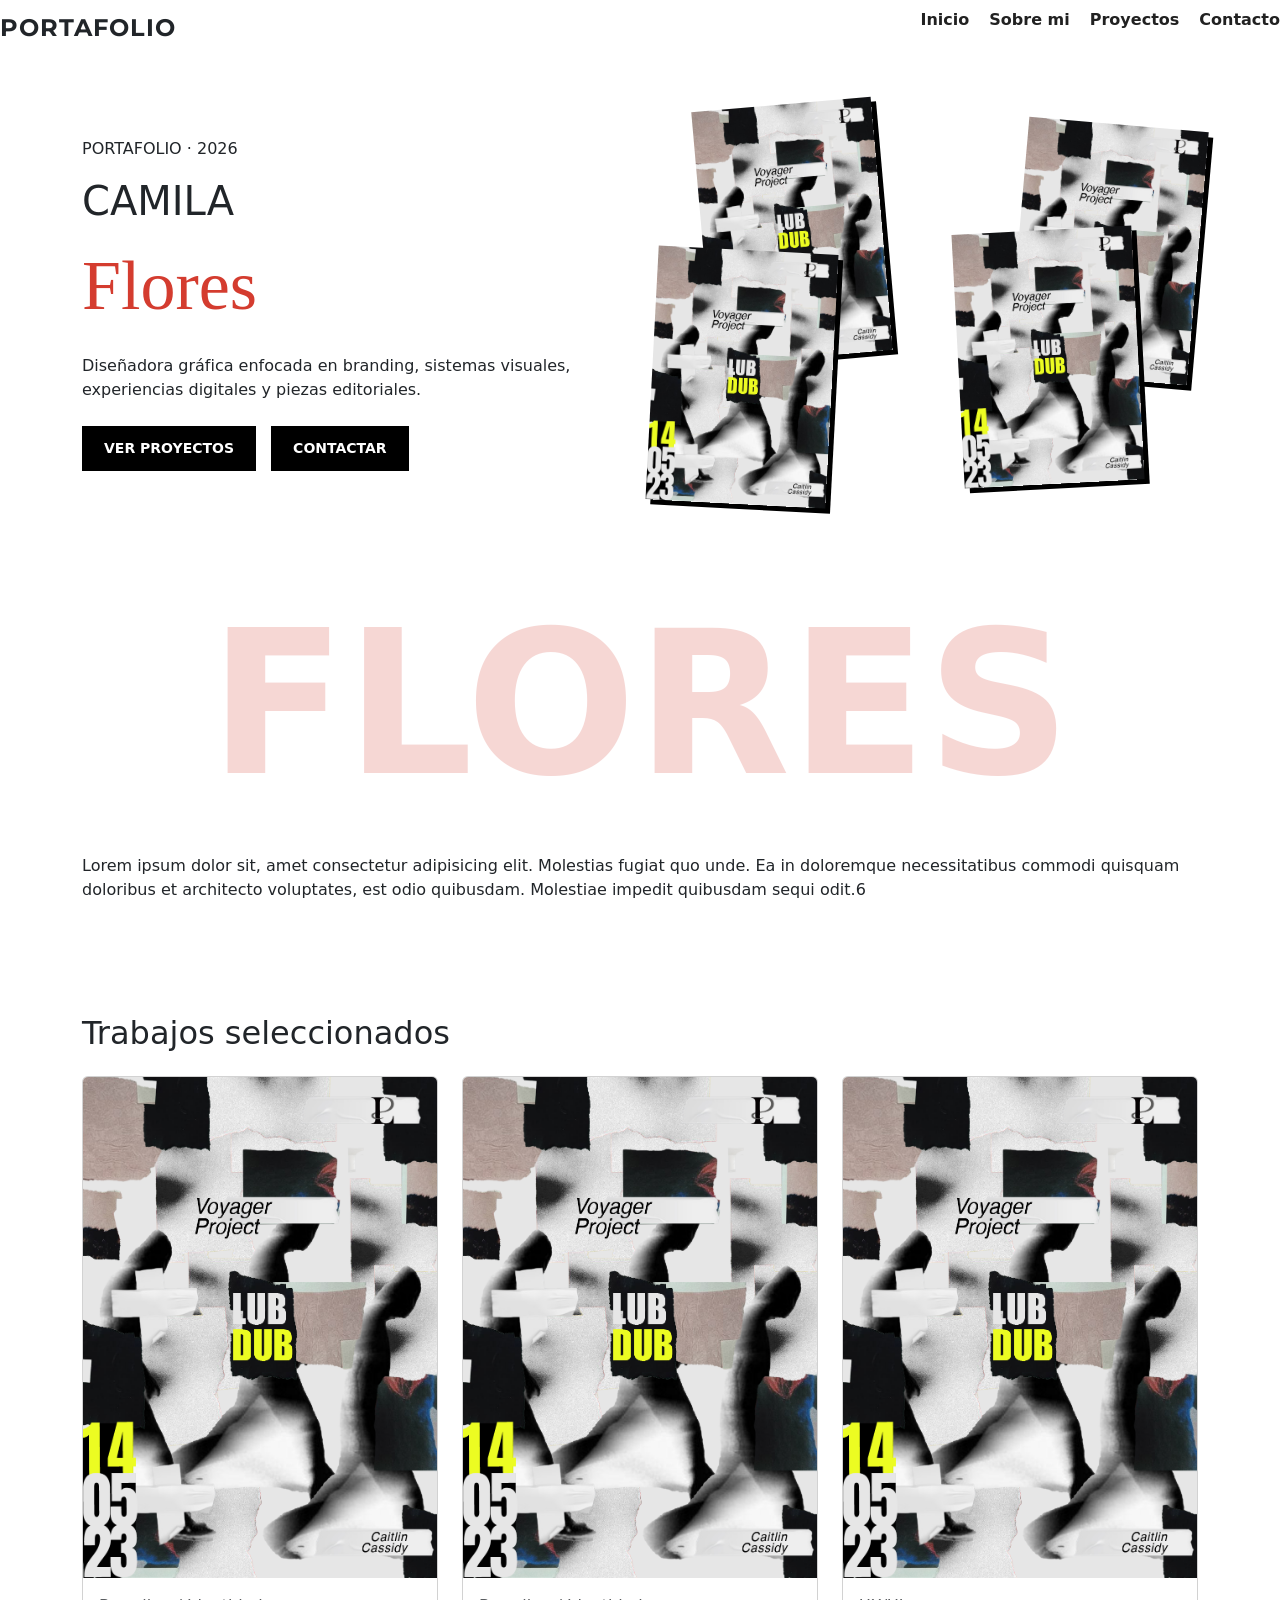
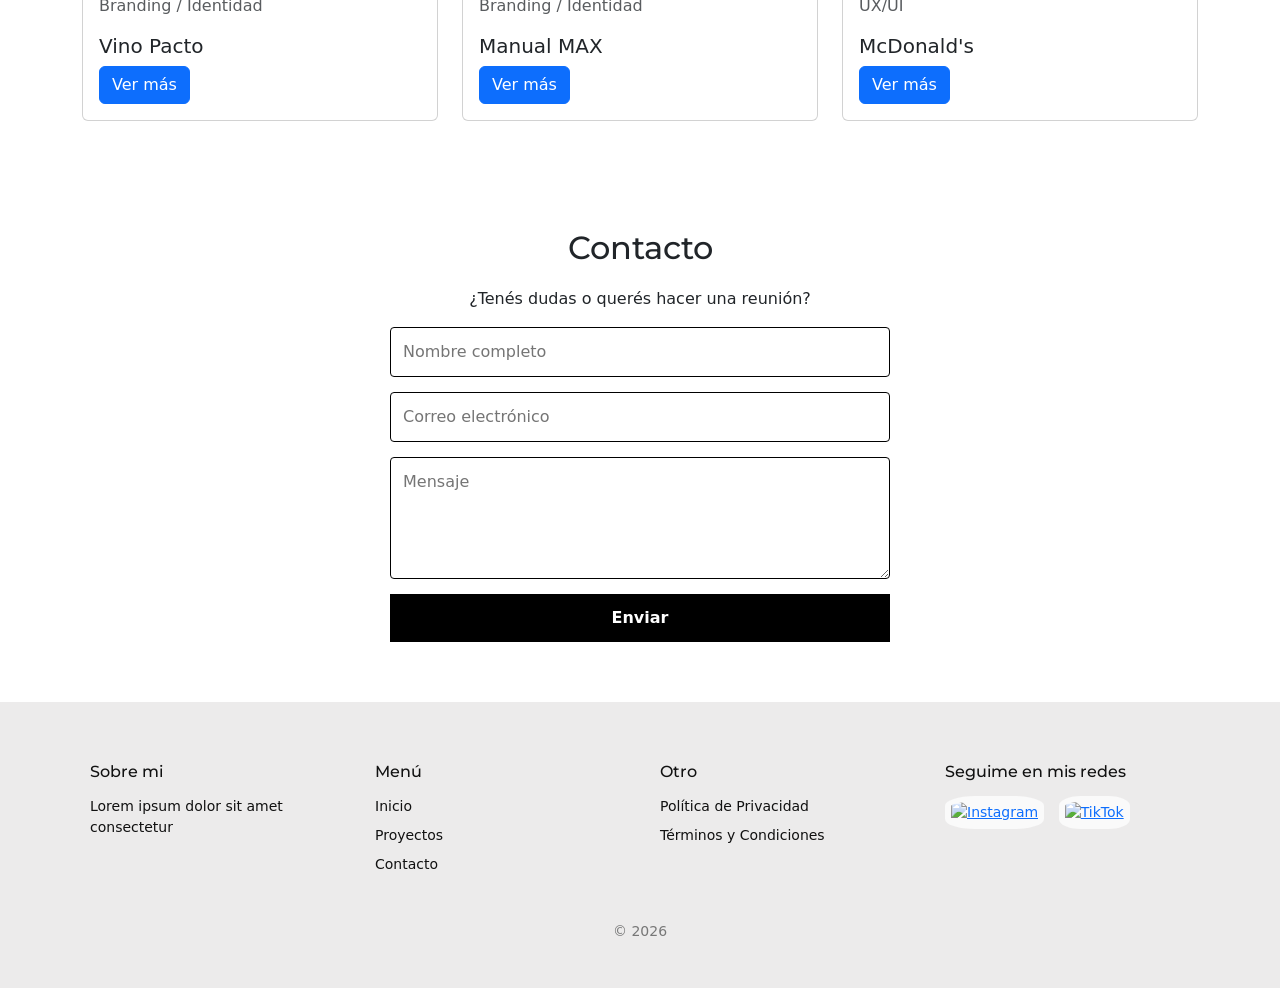
==== index.html @ 772b4a12 "Pag web Portfolio" ====
<!DOCTYPE html>
<html lang="es">
<head>
  <meta charset="UTF-8" />
  <meta name="viewport" content="width=device-width, initial-scale=1.0"/>
  <title>CAMILA FLORES</title>
  <link rel="stylesheet" href="estilos.css" />
  <link href="https://fonts.googleapis.com/css2?family=Inria+Sans&family=Montserrat:wght@600&display=swap" rel="stylesheet" />
  <link href="https://cdn.jsdelivr.net/npm/bootstrap@5.3.8/dist/css/bootstrap.min.css" rel="stylesheet"
    integrity="sha384-sRIl4kxILFvY47J16cr9ZwB07vP4J8+LH7qKQnuqkuIAvNWLzeN8tE5YBujZqJLB" crossorigin="anonymous">
</head>

</head>
 
    <!-- navar  -->
  <nav class="navbar">
    <div class="logo">PORTAFOLIO</div>
    <ul class="nav-links">
      <li><a href="#inicio">Inicio</a></li>
      <li><a href="#sobre mi">Sobre mi</a></li>
      <li><a href="#proyectos">Proyectos</a></li>
      <li><a href="#contacto">Contacto</a></li>
    </ul>
  </nav> 

      <!-- PRESENTACION  -->
  
  <div class="container py-5">
  
    <div class="row align-items-center">
  
      <!-- TEXTO -->
      <div class="col-md-6">
        <p>PORTAFOLIO · 2026</p>
  
        <h1>CAMILA</h1>
        <div class="apellido">Flores</div>
  
        <p class="hero-text mt-3">
          Diseñadora gráfica enfocada en branding, sistemas visuales,
          experiencias digitales y piezas editoriales.
        </p>
  
        <div class="mt-4">
          <button class="btn-custom">Ver proyectos</button>
          <button class="btn-outline-custom">Contactar</button>
        </div>
      </div>
  
      <!-- img -->
      <div class="col-md-6">
        <div class="imagenes">
  
          <img src="img/Publicidad.png" class="img1">
          <img src="img/Publicidad.png" class="img2">
          <img src="img/Publicidad.png" class="img3">
          <img src="img/Publicidad.png" class="img4">
  
        </div>
      </div>
  
    </div>
  
    <div class="flores-bg">
      FLORES
    </div>
    <p>Lorem ipsum dolor sit, amet consectetur adipisicing elit. Molestias fugiat quo unde. Ea in doloremque necessitatibus commodi quisquam doloribus et architecto voluptates, est odio quibusdam. Molestiae impedit quibusdam sequi odit.6</p>
  
  </div>

  <!-- SOBRE MI  -->

    <!-- tarjetas proyectos en general  -->
<!-- PROYECTOS -->
<section class="container my-5">
    <h2 class="mb-4">Trabajos seleccionados</h2>
  
    <div class="row g-4">
  
      <!-- VINO PACTO -->
      <div class="col-md-4">
        <div class="card">
          <img src="img/Publicidad.png" class="card-img-top">
          <div class="card-body">
            <p class="text-muted">Branding / Identidad</p>
            <h5 class="card-title">Vino Pacto</h5>
            <button class="btn btn-primary" data-bs-toggle="modal" data-bs-target="#modal1">Ver más</button>
          </div>
        </div>
      </div>
  
      <!-- MAX -->
      <div class="col-md-4">
        <div class="card">
          <img src="img/Publicidad.png" class="card-img-top">
          <div class="card-body">
            <p class="text-muted">Branding / Identidad</p>
            <h5 class="card-title">Manual MAX</h5>
            <button class="btn btn-primary" data-bs-toggle="modal" data-bs-target="#modal2">Ver más</button>
          </div>
        </div>
      </div>
  
      <!-- MCDONALD -->
      <div class="col-md-4">
        <div class="card">
          <img src="img/Publicidad.png" class="card-img-top">
          <div class="card-body">
            <p class="text-muted">UX/UI</p>
            <h5 class="card-title">McDonald's</h5>
            <button class="btn btn-primary" data-bs-toggle="modal" data-bs-target="#modal3">Ver más</button>
          </div>
        </div>
      </div>
  
    </div>
  </section>

    <!-- info de cda pryecto agregar varias img  -->
  <!-- MODAL 1 -->
  <div class="modal fade" id="modal1">
    <div class="modal-dialog modal-lg">
      <div class="modal-content">
        <div class="modal-header">
          <h5>Vino Pacto</h5>
          <button class="btn-close" data-bs-dismiss="modal"></button>
        </div>
        <div class="modal-body">
          <p>Proyecto de identidad visual para una marca de vino, enfocado en transmitir elegancia y personalidad contemporánea.</p>
          <p><strong>Herramientas:</strong> Illustrator, Photoshop</p>
        </div>
      </div>
    </div>
  </div>
  
  <!-- MODAL 2 -->
  <div class="modal fade" id="modal2">
    <div class="modal-dialog modal-lg">
      <div class="modal-content">
        <div class="modal-header">
          <h5>Manual MAX</h5>
          <button class="btn-close" data-bs-dismiss="modal"></button>
        </div>
        <div class="modal-body">
          <p>Manual de identidad con enfoque moderno, dinámico y adaptable.</p>
          <p><strong>Herramientas:</strong> Illustrator, Photoshop</p>
        </div>
      </div>
    </div>
  </div>
  
  <!-- MODAL 3 -->
  <div class="modal fade" id="modal3">
    <div class="modal-dialog modal-lg">
      <div class="modal-content">
        <div class="modal-header">
          <h5>UX/UI McDonald's</h5>
          <button class="btn-close" data-bs-dismiss="modal"></button>
        </div>
        <div class="modal-body">
          <p>Rediseño de experiencia de usuario enfocado en mejorar la navegación y claridad.</p>
          <p><strong>Herramientas:</strong> Illustrator, Photoshop</p>
        </div>
      </div>
    </div>
  </div>
    
          <!-- CONTACTO -->

      <section id="contacto" class="seccion">
        <h2>Contacto</h2>
        <p>¿Tenés dudas o querés hacer una reunión?</p>
        <form>
          <input type="text" placeholder="Nombre completo" required>
          <input type="email" placeholder="Correo electrónico" required>
          <textarea placeholder="Mensaje" rows="4" required></textarea>
          <button type="submit">Enviar</button>
        </form>
      </section>
    
        <!-- Footer lo q esta abajo de la pag -->
      <footer class="footer">
        <div class="footer-contenido">
      
          <div class="footer-col">
            <h4>Sobre mi</h4>
            <p>Lorem ipsum dolor sit amet consectetur </p>
          </div>
      
          <div class="footer-col">
            <h4>Menú </h4>
            <ul>
              <li><a href="#inicio">Inicio</a></li>
              <li><a href="#proyectos">Proyectos</a></li>
              <li><a href="#contacto">Contacto</a></li>
            </ul>
          </div>
      
          <div class="footer-col">
            <h4>Otro</h4>
            <ul>
              <li><a href="#">Política de Privacidad</a></li>
              <li><a href="#">Términos y Condiciones</a></li>
            </ul>
          </div>
      
          <div class="footer-col redes">
            <h4>Seguime en mis redes</h4>
            <div class="iconos-redes">
              <a href="https://www.instagram.com/" target="_blank" aria-label="Instagram">
                  </svg>
                <img src="instagram.svg" alt="Instagram">
              </a>
              <a href="https://www.tiktok.com/" target="_blank" aria-label="TikTok">
                <img src="tiktok.svg" alt="TikTok">
              </a>
            </div>
          </div>
      
        </div>
        <div class="footer-bottom">
          <p>© 2026</p>
        </div>
      </footer>
      <script src="https://cdn.jsdelivr.net/npm/@popperjs/core@2.11.8/dist/umd/popper.min.js"
      integrity="sha384-I7E8VVD/ismYTF4hNIPjVp/Zjvgyol6VFvRkX/vR+Vc4jQkC+hVqc2pM8ODewa9r"
      crossorigin="anonymous"></script>
    <script src="https://cdn.jsdelivr.net/npm/bootstrap@5.3.8/dist/js/bootstrap.min.js"
      integrity="sha384-G/EV+4j2dNv+tEPo3++6LCgdCROaejBqfUeNjuKAiuXbjrxilcCdDz6ZAVfHWe1Y"
      crossorigin="anonymous"></script>
    
    </body>

    </html>
---- estilos.css ----
/* INICIO */
    /* tipo de portafolio e inicio */
  
  .logo {
    font-family: 'Montserrat', sans-serif;
    font-size: 24px;
    font-weight: bold;
    letter-spacing: 1px;
  }
  
      /* alineacion de inicio, sobremi */

  .nav-links {
    list-style: none;
    display: flex;
    gap: 20px;
  }
  
        /* color y tipo de inicio, sobremi */

  .nav-links a {
    text-decoration: none;
    color: #212121;
    font-weight: 600;
  }
  
  .nav-links a:hover {
    color: #ac1414;
  }

          /* CONTACTO */
        /* contacto alineacion */

  .seccion {
    padding: 60px 20px;
    max-width: 900px;
    margin: 0 auto;
    text-align: center;
  }
  
        /* tipo de contacto */

  .seccion h2 {
    font-family: 'Montserrat', sans-serif;
    font-size: 32px;
    margin-bottom: 20px;
  }
  
  
        /* contenedores de contacto */

  form {
    display: flex;
    flex-direction: column;
    gap: 15px;
    max-width: 500px;
    margin: 0 auto;
  }
  
          /* contenedores de contacto */

  input, textarea {
    padding: 12px;
    border: 1px solid #000000;
    border-radius: 4px;
    font-family: inherit;
  }
  
          /* boton enviar ver proyectos */

  button {
    padding: 12px;
    background-color: black;
    color: white;
    border: none;
    border-radius: 4px;
    font-weight: bold;
    cursor: pointer;
  }
  
  button:hover {
    background-color: #252525;
  }

  .apellido {
    font-family: 'Playfair Display', serif;
    color: #D43C2F;
    font-size: 70px;
  }
           /* boton ver proyectos */
  .btn-custom {
    border: 2px solid black;
    background: black;
    color: white;
    padding: 10px 20px;
    text-transform: uppercase;
    font-size: 14px;
    margin-right: 10px;
  }

             /* boton contactar */
  .btn-outline-custom {
    border: 2px solid black;
    background: black;
    padding: 10px 20px;
    text-transform: uppercase;
    font-size: 14px;
  }

  /* img desordenadas inicio */
  .imagenes {
    position: relative;
    height: 400px;
  }

  .imagenes img {
    position: absolute;
    width: 180px;
    box-shadow: 5px 5px 0px black;
  }

  .img1 { top: 0; left: 50px; transform: rotate(-5deg); }
  .img2 { top: 20px; right: 0; transform: rotate(5deg); }
  .img3 { bottom: 0; left: 0; transform: rotate(3deg); }
  .img4 { bottom: 20px; right: 60px; transform: rotate(-3deg); }

             /* apellido grande en rojo */

  .flores-bg {
    font-size: 200px;
    font-weight: 700;
    color: #D43C2F;
    opacity: 0.2;
    text-align: center;
    margin-top: 50px;
  }


           /* la barra de abajo de todo */

  .footer {
    background-color: #ecebeb;
    padding: 60px 20px 30px;
    font-size: 14px;
    color: #111;
  }
  
  .footer-contenido {
    display: flex;
    flex-wrap: wrap;
    justify-content: space-between;
    gap: 40px;
    max-width: 1100px;
    margin: 0 auto;
  }
  
  .footer-col {
    flex: 1 1 200px;
  }
  
  .footer h4 {
    font-family: 'Montserrat', sans-serif;
    font-size: 16px;
    margin-bottom: 15px;
  }
  
  .footer-col ul {
    list-style: none;
    padding: 0;
  }
  
  .footer-col ul li {
    margin-bottom: 8px;
  }
  
  .footer-col ul li a {
    color: #111;
    text-decoration: none;
  }
  
  .footer-col ul li a:hover {
    text-decoration: underline;
  }
  
  .iconos-redes a {
    display: inline-block;
    margin-right: 10px;
  }
  
  .iconos-redes img {
    width: 22px;
    height: 22px;
    border-radius: 30%;
    background-color: #fafafa;
    padding: 6px;
  }
  
  .footer-bottom {
    text-align: center;
    padding-top: 30px;
    color: #777;
    font-size: 14px;
  }
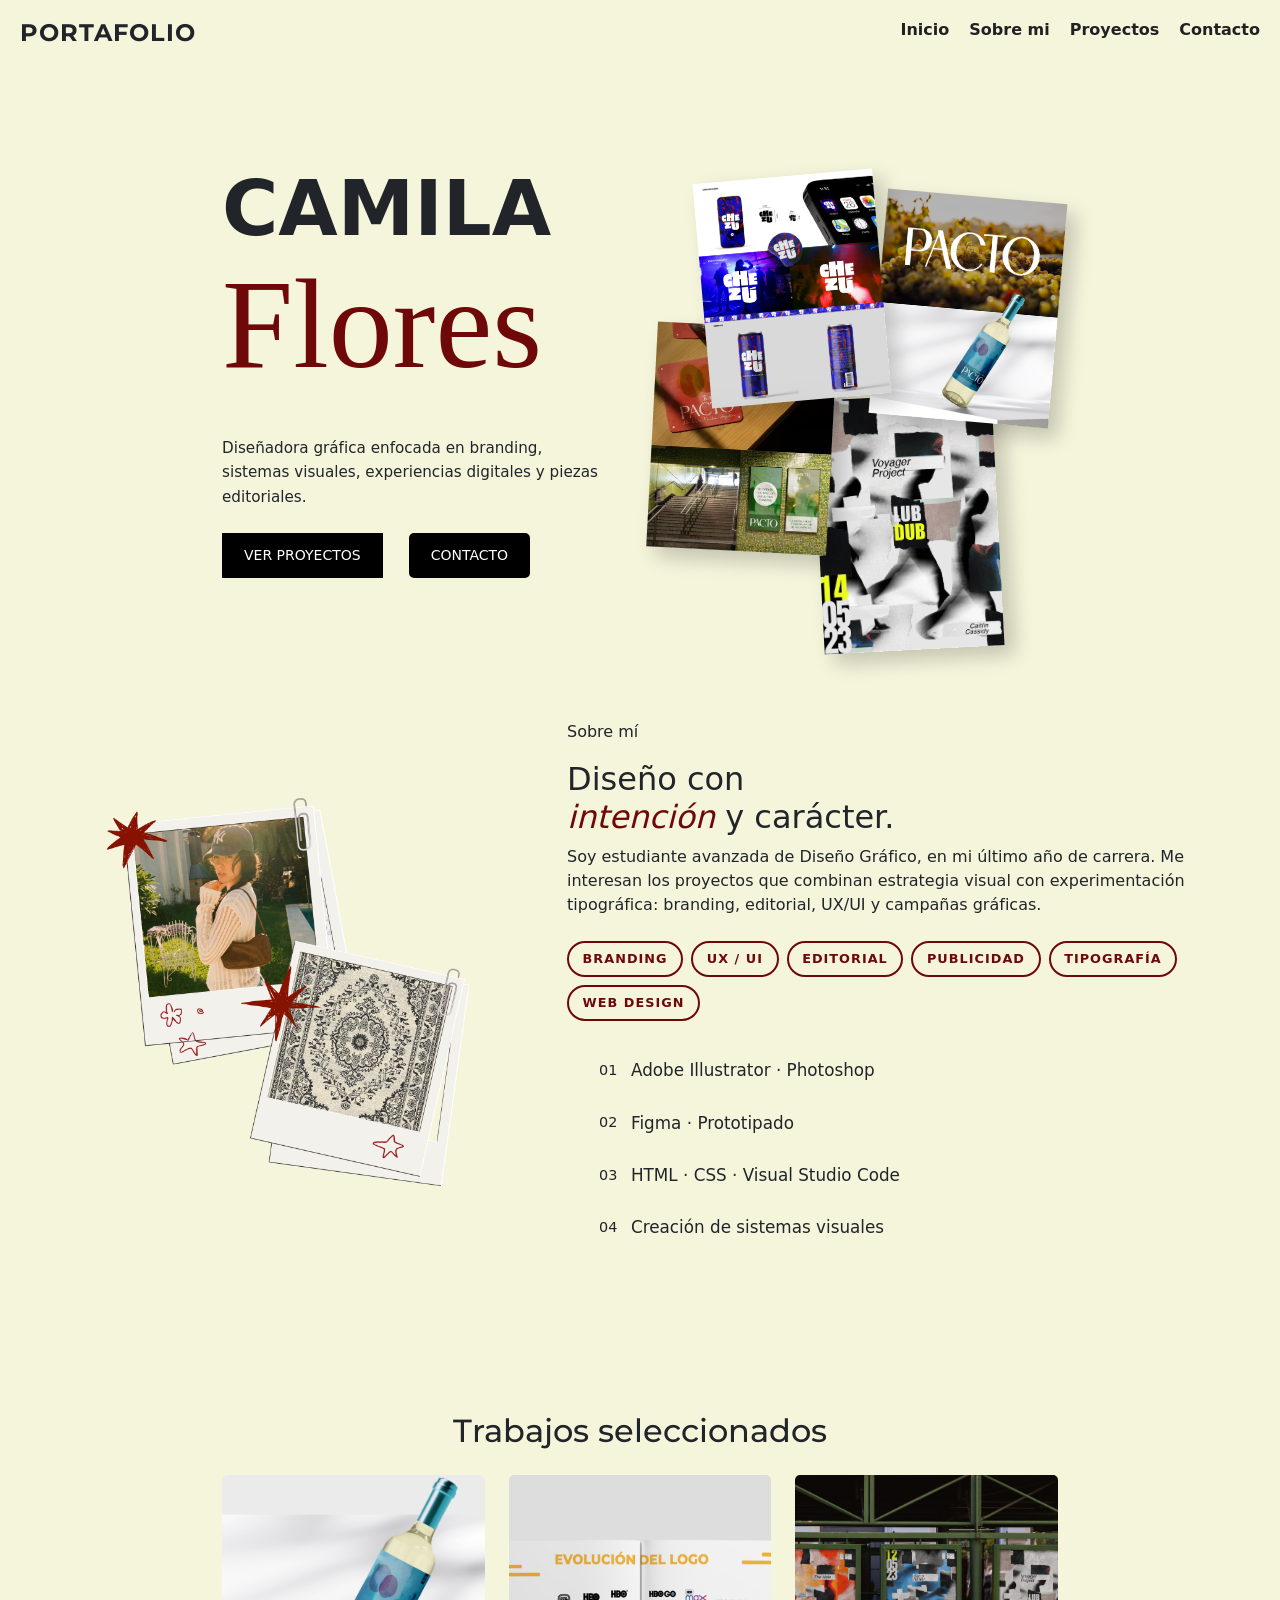
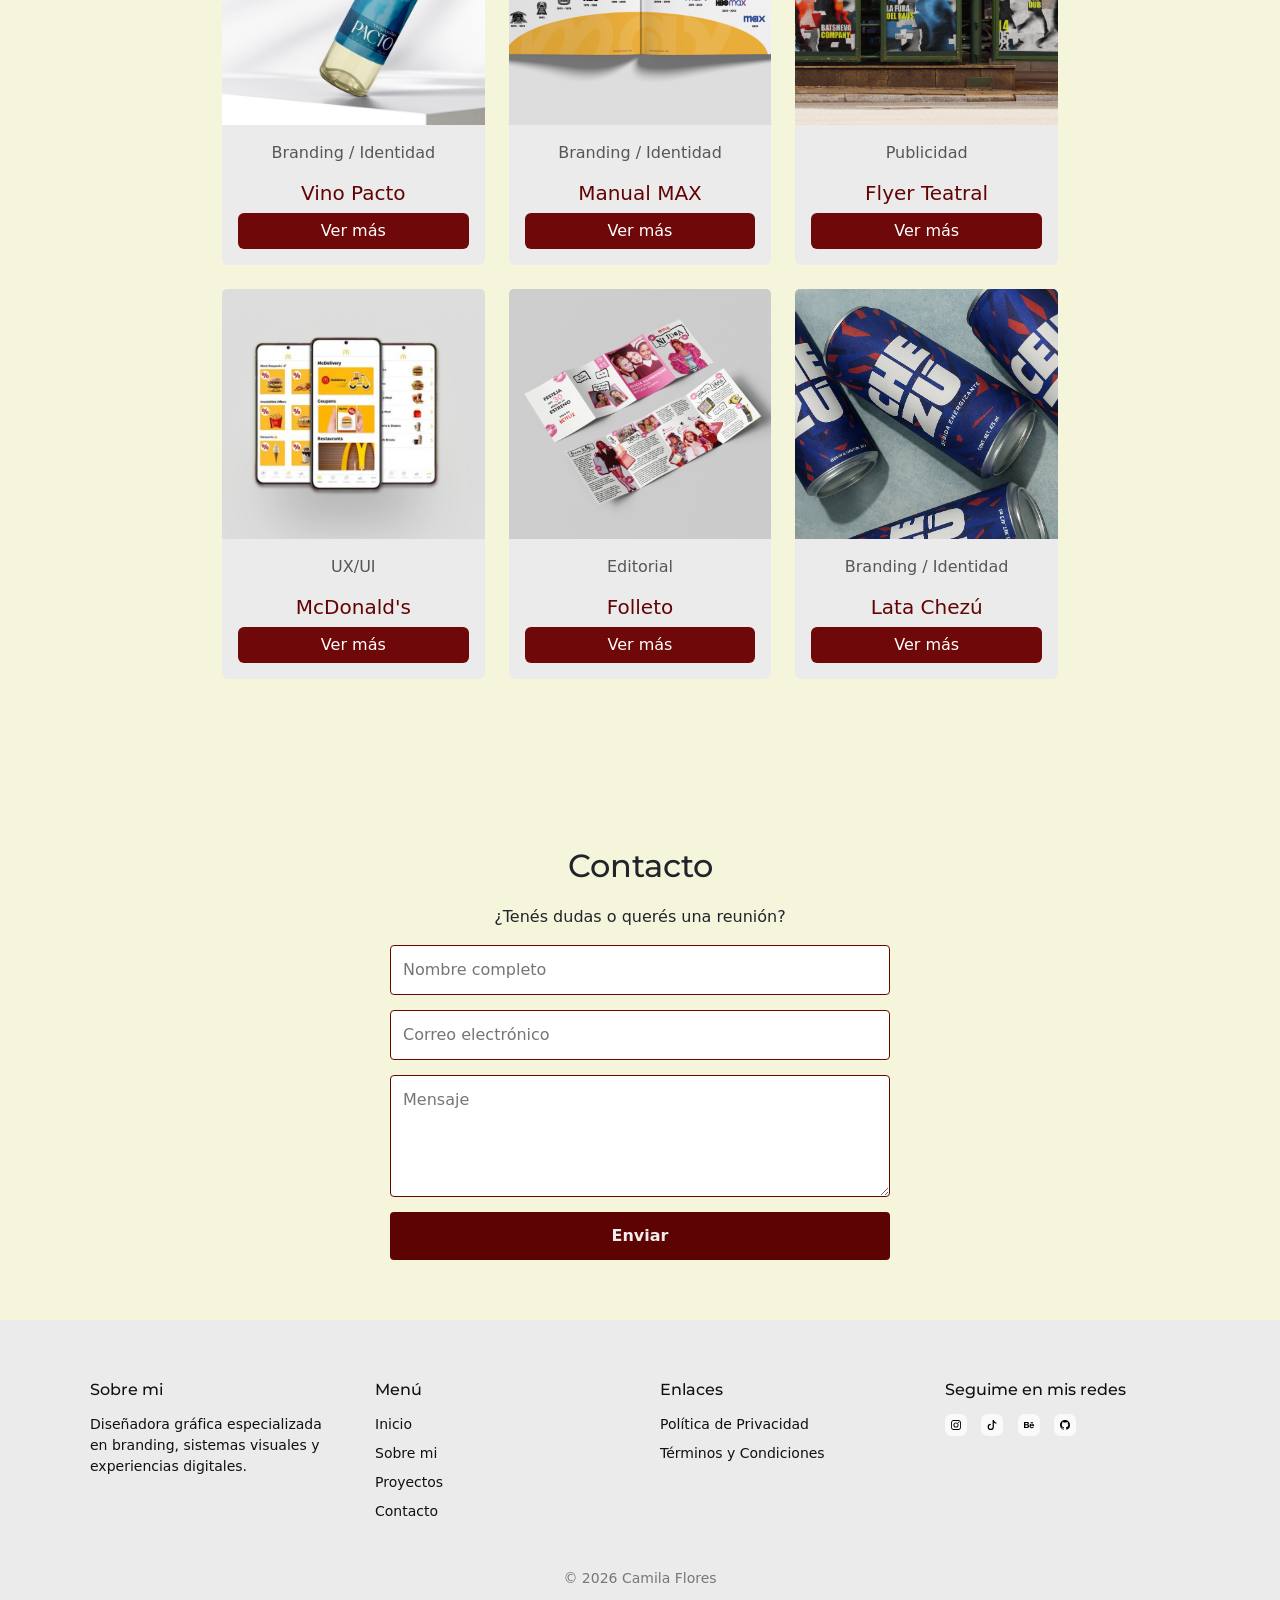
==== commit af12de8e: "HOTFIX" ====
--- a/index.html
+++ b/index.html
@@ -4,83 +4,114 @@
   <meta charset="UTF-8" />
   <meta name="viewport" content="width=device-width, initial-scale=1.0"/>
   <title>CAMILA FLORES</title>
-  <link rel="stylesheet" href="estilos.css" />
   <link href="https://fonts.googleapis.com/css2?family=Inria+Sans&family=Montserrat:wght@600&display=swap" rel="stylesheet" />
   <link href="https://cdn.jsdelivr.net/npm/bootstrap@5.3.8/dist/css/bootstrap.min.css" rel="stylesheet"
     integrity="sha384-sRIl4kxILFvY47J16cr9ZwB07vP4J8+LH7qKQnuqkuIAvNWLzeN8tE5YBujZqJLB" crossorigin="anonymous">
+    <link rel="preconnect" href="https://fonts.googleapis.com" />
+  <link rel="preconnect" href="https://fonts.gstatic.com" crossorigin />
+  <link
+    href="https://fonts.googleapis.com/css2?family=Archivo+Black&family=Space+Grotesk:wght@400;500;700&family=Instrument+Serif:ital@0;1&display=swap"
+    rel="stylesheet"
+  />
+  <link rel="stylesheet" href="estilos.css" />
 </head>
 
-</head>
- 
+<body>
     <!-- navar  -->
   <nav class="navbar">
     <div class="logo">PORTAFOLIO</div>
     <ul class="nav-links">
       <li><a href="#inicio">Inicio</a></li>
-      <li><a href="#sobre mi">Sobre mi</a></li>
+      <li><a href="#sobre-mi">Sobre mi</a></li>
       <li><a href="#proyectos">Proyectos</a></li>
       <li><a href="#contacto">Contacto</a></li>
     </ul>
-  </nav> 
+  </nav>
 
       <!-- PRESENTACION  -->
-  
+  <section id="inicio" class="seccion">
   <div class="container py-5">
-  
     <div class="row align-items-center">
-  
-      <!-- TEXTO -->
+      <!-- texto -->
       <div class="col-md-6">
-        <p>PORTAFOLIO · 2026</p>
-  
         <h1>CAMILA</h1>
         <div class="apellido">Flores</div>
-  
-        <p class="hero-text mt-3">
+        <p class="hero-text mt-3 text-beige">
           Diseñadora gráfica enfocada en branding, sistemas visuales,
           experiencias digitales y piezas editoriales.
         </p>
-  
-        <div class="mt-4">
-          <button class="btn-custom">Ver proyectos</button>
-          <button class="btn-outline-custom">Contactar</button>
-        </div>
-      </div>
-  
-      <!-- img -->
+        <div class="mt-4 d-flex gap-3 justify-content-start">
+         <a href="#proyectos" class="btn-custom">Ver proyectos</a>
+          <a href="#contacto" class="btn-outline-custom">Contacto</a>
+        </div>
+      </div>
       <div class="col-md-6">
-        <div class="imagenes">
-  
-          <img src="img/Publicidad.png" class="img1">
-          <img src="img/Publicidad.png" class="img2">
-          <img src="img/Publicidad.png" class="img3">
-          <img src="img/Publicidad.png" class="img4">
-  
-        </div>
-      </div>
-  
+        <div class="contenedor-imagenes">
+          <img src="img/3ig chezu.jpg" class="img-hero img1">
+          <img src="img/ig pacto1.jpg" class="img-hero img2">
+          <img src="img/ig pacto7.jpg" class="img-hero img3">
+          <img src="img/Publicidad.png" class="img-hero img4">
+        </div>
+      </div>
     </div>
-  
-    <div class="flores-bg">
-      FLORES
+  </div>
+  </section>
+
+      <!-- SOBRE MÍ -->
+    <section id="sobre-mi" class="section section--cream">
+    <div class="container">
+      <div class="row g-5 align-items-center">
+        <div class="col-lg-5">
+          <img
+            src="img/age.png"
+            alt="Retrato de Camila Flores, diseñadora gráfica"
+            class="img-fluid frame-brutal"
+            loading="lazy"
+          />
+        </div>
+        <div class="col-lg-7">
+          <p class="section-eyebrow">Sobre mí</p>
+          <h2 class="section-title">
+            Diseño con<br/>
+            <em>intención</em> y carácter.
+          </h2>
+          <p class="section-lead">
+            Soy estudiante avanzada de Diseño Gráfico, en mi último año de carrera.
+            Me interesan los proyectos que combinan estrategia visual con
+            experimentación tipográfica: branding, editorial, UX/UI y campañas gráficas.
+          </p>
+
+          <!-- Badges (Componente Bootstrap) -->
+          <div class="badges-wrap mt-4">
+            <span class="badge-brutal">Branding</span>
+            <span class="badge-brutal">UX / UI</span>
+            <span class="badge-brutal">Editorial</span>
+            <span class="badge-brutal">Publicidad</span>
+            <span class="badge-brutal">Tipografía</span>
+            <span class="badge-brutal">Web Design</span>
+          </div>
+
+          <ul class="skills-list mt-4">
+            <li><span>01</span> Adobe Illustrator · Photoshop </li>
+            <li><span>02</span> Figma · Prototipado</li>
+            <li><span>03</span> HTML · CSS · Visual Studio Code</li>
+            <li><span>04</span> Creación de sistemas visuales</li>
+          </ul>
+        </div>
+      </div>
     </div>
-    <p>Lorem ipsum dolor sit, amet consectetur adipisicing elit. Molestias fugiat quo unde. Ea in doloremque necessitatibus commodi quisquam doloribus et architecto voluptates, est odio quibusdam. Molestiae impedit quibusdam sequi odit.6</p>
-  
-  </div>
-
-  <!-- SOBRE MI  -->
+  </section>
 
     <!-- tarjetas proyectos en general  -->
 <!-- PROYECTOS -->
-<section class="container my-5">
-    <h2 class="mb-4">Trabajos seleccionados</h2>
-  
+<section id="proyectos" class="seccion">
+<div class="container my-5">
+      <h2 class="mb-4">Trabajos seleccionados</h2>
     <div class="row g-4">
-  
       <!-- VINO PACTO -->
       <div class="col-md-4">
         <div class="card">
-          <img src="img/Publicidad.png" class="card-img-top">
+          <img src="img/portada vino celeste solo.png" class="card-img-top">
           <div class="card-body">
             <p class="text-muted">Branding / Identidad</p>
             <h5 class="card-title">Vino Pacto</h5>
@@ -88,11 +119,10 @@
           </div>
         </div>
       </div>
-  
       <!-- MAX -->
       <div class="col-md-4">
         <div class="card">
-          <img src="img/Publicidad.png" class="card-img-top">
+          <img src="img/ev del logo max.png" class="card-img-top">
           <div class="card-body">
             <p class="text-muted">Branding / Identidad</p>
             <h5 class="card-title">Manual MAX</h5>
@@ -100,20 +130,52 @@
           </div>
         </div>
       </div>
-  
-      <!-- MCDONALD -->
+      <!-- TEATRAL -->
       <div class="col-md-4">
         <div class="card">
-          <img src="img/Publicidad.png" class="card-img-top">
+          <img src="img/texturas sombras mock2.png" class="card-img-top">
           <div class="card-body">
-            <p class="text-muted">UX/UI</p>
-            <h5 class="card-title">McDonald's</h5>
+            <p class="text-muted">Publicidad</p>
+            <h5 class="card-title">Flyer Teatral</h5>
             <button class="btn btn-primary" data-bs-toggle="modal" data-bs-target="#modal3">Ver más</button>
           </div>
         </div>
       </div>
-  
+          <!-- MCDONALD -->
+          <div class="col-md-4">
+            <div class="card">
+              <img src="img/mc fondo.png" class="card-img-top">
+              <div class="card-body">
+                <p class="text-muted">UX/UI</p>
+                <h5 class="card-title">McDonald's</h5>
+                <button class="btn btn-primary" data-bs-toggle="modal" data-bs-target="#modal4">Ver más</button>
+              </div>
+            </div>
+          </div>
+       <!-- FOLLETO -->
+        <div class="col-md-4">
+          <div class="card">
+              <img src="img/mockup folleto ni idea.png" class="card-img-top">
+            <div class="card-body">
+                <p class="text-muted">Editorial</p>
+                <h5 class="card-title">Folleto</h5>
+                <button class="btn btn-primary" data-bs-toggle="modal" data-bs-target="#modal5">Ver más</button>
+            </div>
+          </div>
+        </div>
+       <!-- LATA CHEZU -->
+          <div class="col-md-4">
+            <div class="card">
+              <img src="img/latas chezu.png" class="card-img-top">
+              <div class="card-body">
+                <p class="text-muted">Branding / Identidad</p>
+                <h5 class="card-title">Lata Chezú</h5>
+                <button class="btn btn-primary" data-bs-toggle="modal" data-bs-target="#modal6">Ver más</button>
+              </div>
+            </div>
+          </div>
     </div>
+  </div>
   </section>
 
     <!-- info de cda pryecto agregar varias img  -->
@@ -126,13 +188,20 @@
           <button class="btn-close" data-bs-dismiss="modal"></button>
         </div>
         <div class="modal-body">
-          <p>Proyecto de identidad visual para una marca de vino, enfocado en transmitir elegancia y personalidad contemporánea.</p>
-          <p><strong>Herramientas:</strong> Illustrator, Photoshop</p>
+          <div class="proyecto-vino-bg">
+            <div class="mb-4">
+              <img src="img/Flores Camila Vino Pacto1_compressed_page-0001.jpg"
+                   class="img-fluid w-100"
+                   alt="Proyecto Vino">
+            </div>
+          </div>
+          <p>Proyecto de diseño de identidad visual para una marca de vino, donde se desarrolló una propuesta estética que combina elegancia y carácter contemporáneo. Se trabajó en la construcción del concepto visual, tipografía y composición de etiqueta, buscando transmitir una personalidad distintiva dentro del mercado</p>
+          <p><strong>Herramientas:</strong> Illustrator y Photoshop permitiendo un tratamiento detallado tanto vectorial como de imagen</p>
         </div>
       </div>
     </div>
   </div>
-  
+
   <!-- MODAL 2 -->
   <div class="modal fade" id="modal2">
     <div class="modal-dialog modal-lg">
@@ -142,34 +211,331 @@
           <button class="btn-close" data-bs-dismiss="modal"></button>
         </div>
         <div class="modal-body">
-          <p>Manual de identidad con enfoque moderno, dinámico y adaptable.</p>
-          <p><strong>Herramientas:</strong> Illustrator, Photoshop</p>
+            <div id="carruMax" class="carousel slide" data-bs-ride="carousel" data-bs-interval="2000">
+              <div class="carousel-indicators">
+                <button type="button" data-bs-target="#carruMax" data-bs-slide-to="0" class="active"></button>
+                <button type="button" data-bs-target="#carruMax" data-bs-slide-to="1"></button>
+                <button type="button" data-bs-target="#carruMax" data-bs-slide-to="2"></button>
+                <button type="button" data-bs-target="#carruMax" data-bs-slide-to="3"></button>
+                <button type="button" data-bs-target="#carruMax" data-bs-slide-to="4"></button>
+                <button type="button" data-bs-target="#carruMax" data-bs-slide-to="5"></button>
+                <button type="button" data-bs-target="#carruMax" data-bs-slide-to="6"></button>
+                <button type="button" data-bs-target="#carruMax" data-bs-slide-to="7"></button>
+                <button type="button" data-bs-target="#carruMax" data-bs-slide-to="8"></button>
+                <button type="button" data-bs-target="#carruMax" data-bs-slide-to="9"></button>
+                <button type="button" data-bs-target="#carruMax" data-bs-slide-to="10"></button>
+                <button type="button" data-bs-target="#carruMax" data-bs-slide-to="11"></button>
+                <button type="button" data-bs-target="#carruMax" data-bs-slide-to="12"></button>
+                <button type="button" data-bs-target="#carruMax" data-bs-slide-to="13"></button>
+                <button type="button" data-bs-target="#carruMax" data-bs-slide-to="14"></button>
+              </div>
+              <div class="carousel-inner">
+                <div class="carousel-item active">
+                  <img src="img/manual de marca max portada mock.png" class="d-block w-100">
+                </div>
+                <div class="carousel-item">
+                <img src="img/anteportada.png" class="d-block w-100">
+                </div>
+                <div class="carousel-item">
+                  <img src="img/hist max.png" class="d-block w-100">
+                </div>
+                 <div class="carousel-item">
+                  <img src="img/manifiesto max.png" class="d-block w-100">
+                   </div>
+                <div class="carousel-item">
+                  <img src="img/ev del logo max.png" class="d-block w-100">
+                </div>
+                 <div class="carousel-item">
+                 <img src="img/mision vision max.png" class="d-block w-100">
+                 </div>
+                <div class="carousel-item">
+                <img src="img/nueva era max.png" class="d-block w-100">
+                </div>
+                <div class="carousel-item">
+                <img src="img/un nuevo max.png" class="d-block w-100">
+                </div>
+                <div class="carousel-item">
+                <img src="img/tipografia.png" class="d-block w-100">
+                </div>
+                <div class="carousel-item">
+                <img src="img/paleta de colores max.png" class="d-block w-100">
+                </div>
+                <div class="carousel-item">
+                <img src="img/construccion del logo.png" class="d-block w-100">
+                </div>
+                <div class="carousel-item">
+                <img src="img/malla de cons tam.png" class="d-block w-100">
+                </div>
+                <div class="carousel-item">
+                <img src="img/soporte compu celu max.png" class="d-block w-100">
+                </div>
+                <div class="carousel-item">
+                <img src="img/soporte cartel via publica.png" class="d-block w-100">
+                </div>
+              </div>
+              <button class="carousel-control-prev" type="button" data-bs-target="#carruMax" data-bs-slide="prev">
+                <span class="carousel-control-prev-icon"></span>
+              </button>
+              <button class="carousel-control-next" type="button" data-bs-target="#carruMax" data-bs-slide="next">
+                <span class="carousel-control-next-icon"></span>
+              </button>
+            </div>
+            <p>Desarrollo de un manual de identidad para la plataforma MAX, enfocado en un rediseño con un estilo más dinámico y accesible. Se trabajó en la creación de lineamientos visuales, usos del logotipo, paleta cromática y aplicaciones gráficas. El objetivo fue generar una identidad versátil y coherente para distintos soportes</p>
+            <p><strong>Herramientas:</strong> Illustrator y Photoshop para la construcción del sistema gráfico.</p>
         </div>
       </div>
     </div>
   </div>
-  
+
   <!-- MODAL 3 -->
   <div class="modal fade" id="modal3">
     <div class="modal-dialog modal-lg">
       <div class="modal-content">
         <div class="modal-header">
-          <h5>UX/UI McDonald's</h5>
+          <h5>Flyers teatrales</h5>
           <button class="btn-close" data-bs-dismiss="modal"></button>
         </div>
         <div class="modal-body">
-          <p>Rediseño de experiencia de usuario enfocado en mejorar la navegación y claridad.</p>
-          <p><strong>Herramientas:</strong> Illustrator, Photoshop</p>
+          <div id="carruTeatro" class="carousel slide" data-bs-ride="carousel" data-bs-interval="2000" data-bs-pause="false">
+            <div class="carousel-indicators">
+              <button type="button" data-bs-target="#carruTeatro" data-bs-slide-to="0" class="active"></button>
+              <button type="button" data-bs-target="#carruTeatro" data-bs-slide-to="1"></button>
+              <button type="button" data-bs-target="#carruTeatro" data-bs-slide-to="2"></button>
+            </div>
+            <div class="carousel-inner">
+              <div class="carousel-item active">
+                <img src="img/Flores Camila - Entrega Final TP1 - Sistema de Texturas-02.png" class="d-block w-100">
+              </div>
+               <div class="carousel-item">
+              <img src="img/Flores Camila - Entrega Final TP1 - Sistema de Texturas-03.png" class="d-block w-100">
+              </div>
+              <div class="carousel-item">
+                <img src="img/Flores Camila - Entrega Final TP1 - Sistema de Texturas-04.png" class="d-block w-100">
+              </div>
+            </div>
+              <button class="carousel-control-prev" type="button" data-bs-target="#carruTeatro" data-bs-slide="prev">
+                <span class="carousel-control-prev-icon"></span>
+              </button>
+              <button class="carousel-control-next" type="button" data-bs-target="#carruTeatro" data-bs-slide="next">
+                <span class="carousel-control-next-icon"></span>
+              </button>
+          </div>
+          <p>Diseño de piezas editoriales promocionales para cine, donde se exploró la composición gráfica, el uso de imágenes y la jerarquía tipográfica. Se buscó generar piezas visualmente atractivas que comuniquen el tono y la narrativa de cada película.</p>
+          <p><strong>Herramientas:</strong>Illustrator (para el desarrollo tipográfico y la composición final) Photoshop (para la creación y tratamiento de texturas)</p>
         </div>
       </div>
     </div>
   </div>
+
+  <!-- MODAL 4 -->
+<div class="modal fade" id="modal4" tabindex="-1">
+  <div class="modal-dialog modal-lg">
+    <div class="modal-content">
+      <div class="modal-header">
+        <h5>UX/UI McDonald's</h5>
+        <button class="btn-close" data-bs-dismiss="modal"></button>
+      </div>
+ 
+      <div class="modal-body">
     
+        <div id="carruMc" class="carousel slide" data-bs-ride="carousel" data-bs-interval="2000" data-bs-pause="false">
+          
+          <div class="carousel-indicators">
+            <button type="button" data-bs-target="#carruMc" data-bs-slide-to="0" class="active"></button>
+            <button type="button" data-bs-target="#carruMc" data-bs-slide-to="1"></button>
+            <button type="button" data-bs-target="#carruMc" data-bs-slide-to="2"></button>
+            <button type="button" data-bs-target="#carruMc" data-bs-slide-to="3"></button>
+            <button type="button" data-bs-target="#carruMc" data-bs-slide-to="4"></button>
+            <button type="button" data-bs-target="#carruMc" data-bs-slide-to="5"></button>
+            <button type="button" data-bs-target="#carruMc" data-bs-slide-to="6"></button>
+            <button type="button" data-bs-target="#carruMc" data-bs-slide-to="7"></button>
+            <button type="button" data-bs-target="#carruMc" data-bs-slide-to="8"></button>
+            <button type="button" data-bs-target="#carruMc" data-bs-slide-to="9"></button>
+            <button type="button" data-bs-target="#carruMc" data-bs-slide-to="10"></button>
+            <button type="button" data-bs-target="#carruMc" data-bs-slide-to="11"></button>
+            <button type="button" data-bs-target="#carruMc" data-bs-slide-to="12"></button>
+            <button type="button" data-bs-target="#carruMc" data-bs-slide-to="13"></button>
+            <button type="button" data-bs-target="#carruMc" data-bs-slide-to="14"></button>
+            <button type="button" data-bs-target="#carruMc" data-bs-slide-to="15"></button>
+            <button type="button" data-bs-target="#carruMc" data-bs-slide-to="16"></button>
+            <button type="button" data-bs-target="#carruMc" data-bs-slide-to="17"></button>
+            <button type="button" data-bs-target="#carruMc" data-bs-slide-to="18"></button>
+          </div>
+
+          <!-- slides  -->
+          <div class="carousel-inner">
+            <div class="carousel-item active">
+              <img src="img/1 fase divergente - planteamiento.jpg" class="d-block w-100">
+            </div>
+            <div class="carousel-item">
+              <img src="img/2 foda.jpg" class="d-block w-100">
+            </div>
+            <div class="carousel-item">
+              <img src="img/3 desk research.jpg" class="d-block w-100">
+            </div>
+            <div class="carousel-item">
+              <img src="img/4 user persona.jpg" class="d-block w-100">
+            </div>
+            <div class="carousel-item">
+              <img src="img/5 moodboard.jpg" class="d-block w-100">
+            </div>
+            <div class="carousel-item">
+              <img src="img/6 redes sociales.jpg" class="d-block w-100">
+            </div>
+            <div class="carousel-item">
+              <img src="img/7 apps - merch.jpg" class="d-block w-100">
+            </div>
+            <div class="carousel-item">
+              <img src="img/8 card soarting - user flow.jpg" class="d-block w-100">
+            </div>
+            <div class="carousel-item">
+              <img src="img/9 wireframes a mano.jpg" class="d-block w-100">
+            </div>
+            <div class="carousel-item">
+              <img src="img/10 wireframes digital.jpg" class="d-block w-100">
+            </div>
+            <div class="carousel-item">
+              <img src="img/11 wireframes con diseño.jpg" class="d-block w-100">
+            </div>
+            <div class="carousel-item">
+              <img src="img/12 intro - objetivos.jpg" class="d-block w-100">
+            </div>
+            <div class="carousel-item">
+              <img src="img/13 hipotesis iniciales.jpg" class="d-block w-100">
+            </div>
+            <div class="carousel-item">
+              <img src="img/14 metodologia.jpg" class="d-block w-100">
+            </div>
+            <div class="carousel-item">
+              <img src="img/15 preguntas previas y posteriores.jpg" class="d-block w-100">
+            </div>
+            <div class="carousel-item">
+              <img src="img/16 metricas de eficacia.jpg" class="d-block w-100">
+            </div>
+            <div class="carousel-item">
+              <img src="img/17 metricas de satifaccion.jpg" class="d-block w-100">
+            </div>
+            <div class="carousel-item">
+              <img src="img/18 conclusiones de metricas.jpg" class="d-block w-100">
+            </div>
+          </div>
+          
+          <button class="carousel-control-prev" type="button" data-bs-target="#carruMc" data-bs-slide="prev">
+            <span class="carousel-control-prev-icon"></span>
+          </button>
+          <button class="carousel-control-next" type="button" data-bs-target="#carruMc" data-bs-slide="next">
+            <span class="carousel-control-next-icon"></span>
+          </button>
+        </div>
+        
+        <p class="mt-3">
+          Proyecto de diseño de experiencia e interfaz de usuario para McDonald’s, centrado en mejorar la interacción digital y la navegación.
+          Se analizaron aspectos de usabilidad, jerarquía visual y recorrido del usuario, proponiendo una interfaz más clara e intuitiva.
+        </p>
+        <p><strong>Herramientas:</strong> Figma, Miro, Illustrator.</p>
+        <a href="https://www.figma.com/proto/p29B9XNg1kNh72RcnFiibE/Untitled?node-id=15-219&starting-point-node-id=15%3A219&t=fjM9BNv1gQwN9K9G-1" 
+        target="_blank" 
+        class="btn proyecto-btn mt-3">
+       Ver prototipo funcional
+     </a>
+   
+     <iframe 
+       src="https://www.figma.com/proto/p29B9XNg1kNh72RcnFiibE/Untitled?node-id=15-219&starting-point-node-id=15%3A219&t=fjM9BNv1gQwN9K9G-1"
+       style="display: none;">
+     </iframe>
+      </div> 
+    </div>
+  </div>
+</div>
+
+      <!-- MODAL 5 -->
+      <div class="modal fade" id="modal5">
+        <div class="modal-dialog modal-lg">
+          <div class="modal-content">
+            <div class="modal-header">
+              <h5>Folleto</h5>
+              <button class="btn-close" data-bs-dismiss="modal"></button>
+            </div>
+            <div class="modal-body">
+              <div id="carruFolleto" class="carousel slide" data-bs-ride="carousel" data-bs-interval="2000" data-bs-pause="false">
+                <div class="carousel-indicators">
+                  <button type="button" data-bs-target="#carruFolleto" data-bs-slide-to="0" class="active"></button>
+                  <button type="button" data-bs-target="#carruFolleto" data-bs-slide-to="1"></button>
+                </div>
+                <div class="carousel-inner">
+                  <div class="carousel-item active">
+                    <img src="img/mockup folleto ni idea.png" class="d-block w-100">
+                  </div>
+                   <div class="carousel-item">
+                  <img src="img/mockup folleto chicas pesadas 1.png" class="d-block w-100">
+                  </div>
+                </div>
+              <button class="carousel-control-prev" type="button" data-bs-target="#carruFolleto" data-bs-slide="prev">
+                <span class="carousel-control-prev-icon"></span>
+              </button>
+              <button class="carousel-control-next" type="button" data-bs-target="#carruFolleto" data-bs-slide="next">
+                <span class="carousel-control-next-icon"></span>
+              </button>
+            </div>
+              <p>Diseño de piezas editoriales promocionales para cine, donde se exploró la composición gráfica, el uso de imágenes y la jerarquía tipográfica. Se buscó generar piezas visualmente atractivas que comuniquen el tono y la narrativa de cada película.</p>
+              <p><strong>Herramientas:</strong>Las imágenes fueron editadas y tratadas en Photoshop, mientras que la composición y tipografía se desarrollaron en Illustrator.</p>
+            </div>
+          </div>
+        </div>
+      </div>
+
+             <!-- MODAL 6 -->
+             <div class="modal fade" id="modal6">
+              <div class="modal-dialog modal-lg">
+                <div class="modal-content">
+                  <div class="modal-header">
+                    <h5>Lata Energetica Chezu</h5>
+                    <button class="btn-close" data-bs-dismiss="modal"></button>
+                  </div>
+                  <div class="modal-body">
+                    <div id="carruLata" class="carousel slide" data-bs-ride="carousel" data-bs-interval="2000" data-bs-pause="false">
+                      <div class="carousel-indicators">
+                        <button type="button" data-bs-target="#carruLata" data-bs-slide-to="0" class="active"></button>
+                        <button type="button" data-bs-target="#carruLata" data-bs-slide-to="1"></button>
+                        <button type="button" data-bs-target="#carruLata" data-bs-slide-to="2"></button>
+                        <button type="button" data-bs-target="#carruLata" data-bs-slide-to="3"></button>
+                        <button type="button" data-bs-target="#carruLata" data-bs-slide-to="4"></button>
+                      </div>
+                      <div class="carousel-inner">
+                        <div class="carousel-item active">
+                          <img src="img/3ig chezu.jpg" class="d-block w-100">
+                        </div>
+                         <div class="carousel-item">
+                        <img src="img/2ig chezu.jpg" class="d-block w-100">
+                        </div>
+                         <div class="carousel-item">
+                          <img src="img/4ig chezu.jpg" class="d-block w-100">
+                          </div>
+                       <div class="carousel-item">
+                          <img src="img/5ig chezu.jpg" class="d-block w-100">
+                          </div>
+                       <div class="carousel-item">
+                          <img src="img/6ig chezu.jpg" class="d-block w-100">
+                          </div>
+                        </div>
+                    <button class="carousel-control-prev" type="button" data-bs-target="#carruLata" data-bs-slide="prev">
+                      <span class="carousel-control-prev-icon"></span>
+                    </button>
+                    <button class="carousel-control-next" type="button" data-bs-target="#carruLata" data-bs-slide="next">
+                      <span class="carousel-control-next-icon"></span>
+                    </button>
+                  </div>
+                    <p>Diseño de pieza para marca de bebida energética, explorando una estética vibrante y contemporánea</p>
+                    <p><strong>Herramientas:</strong>Las imágenes fueron editadas y tratadas en Photoshop, mientras que la composición y tipografía se desarrollaron en Illustrator.</p>
+                  </div>
+                </div>
+              </div>
+            </div>
+
           <!-- CONTACTO -->
-
       <section id="contacto" class="seccion">
         <h2>Contacto</h2>
-        <p>¿Tenés dudas o querés hacer una reunión?</p>
+        <p>¿Tenés dudas o querés una reunión?</p>
         <form>
           <input type="text" placeholder="Nombre completo" required>
           <input type="email" placeholder="Correo electrónico" required>
@@ -177,59 +543,61 @@
           <button type="submit">Enviar</button>
         </form>
       </section>
-    
+
         <!-- Footer lo q esta abajo de la pag -->
       <footer class="footer">
         <div class="footer-contenido">
-      
           <div class="footer-col">
             <h4>Sobre mi</h4>
-            <p>Lorem ipsum dolor sit amet consectetur </p>
-          </div>
-      
+            <p>Diseñadora gráfica especializada en branding, sistemas visuales y experiencias digitales.</p>
+          </div>
           <div class="footer-col">
             <h4>Menú </h4>
             <ul>
               <li><a href="#inicio">Inicio</a></li>
+              <li><a href="#sobremi">Sobre mi</a></li>
               <li><a href="#proyectos">Proyectos</a></li>
               <li><a href="#contacto">Contacto</a></li>
             </ul>
           </div>
-      
           <div class="footer-col">
-            <h4>Otro</h4>
+            <h4>Enlaces</h4>
             <ul>
               <li><a href="#">Política de Privacidad</a></li>
               <li><a href="#">Términos y Condiciones</a></li>
             </ul>
           </div>
-      
           <div class="footer-col redes">
             <h4>Seguime en mis redes</h4>
             <div class="iconos-redes">
               <a href="https://www.instagram.com/" target="_blank" aria-label="Instagram">
-                  </svg>
-                <img src="instagram.svg" alt="Instagram">
+                <img src="img/instagram.svg" alt="Instagram">
               </a>
               <a href="https://www.tiktok.com/" target="_blank" aria-label="TikTok">
-                <img src="tiktok.svg" alt="TikTok">
+                <img src="img/tiktok.svg" alt="TikTok">
               </a>
-            </div>
-          </div>
-      
+              <a href="https://www.behance.com/" target="_blank" aria-label="Behance">
+                <img src="img/behance.svg" alt="Behance">
+              </a>
+          
+                          <a href="https://github.com/camiflores27/Portfolio" target="_blank" aria-label="Github">
+                <img src="img/github.svg" alt="Github">
+              </a>
+            </div>
+          </div>
+        </div>
         </div>
         <div class="footer-bottom">
-          <p>© 2026</p>
+          <p>© 2026 Camila Flores</p>
         </div>
       </footer>
       <script src="https://cdn.jsdelivr.net/npm/@popperjs/core@2.11.8/dist/umd/popper.min.js"
-      integrity="sha384-I7E8VVD/ismYTF4hNIPjVp/Zjvgyol6VFvRkX/vR+Vc4jQkC+hVqc2pM8ODewa9r"
-      crossorigin="anonymous"></script>
-    <script src="https://cdn.jsdelivr.net/npm/bootstrap@5.3.8/dist/js/bootstrap.min.js"
-      integrity="sha384-G/EV+4j2dNv+tEPo3++6LCgdCROaejBqfUeNjuKAiuXbjrxilcCdDz6ZAVfHWe1Y"
-      crossorigin="anonymous"></script>
+    integrity="sha384-I7E8VVD/ismYTF4hNIPjVp/Zjvgyol6VFvRkX/vR+Vc4jQkC+hVqc2pM8ODewa9r"
+    crossorigin="anonymous"></script>
+  <script src="https://cdn.jsdelivr.net/npm/bootstrap@5.3.8/dist/js/bootstrap.min.js"
+    integrity="sha384-G/EV+4j2dNv+tEPo3++6LCgdCROaejBqfUeNjuKAiuXbjrxilcCdDz6ZAVfHWe1Y"
+    crossorigin="anonymous"></script>
+    </body>
+</html>
+
     
-    </body>
-
-    </html>
-    
--- a/estilos.css
+++ b/estilos.css
@@ -1,23 +1,25 @@
-      /* INICIO */
+
+ /* INICIO */
     /* tipo de portafolio e inicio */
   
   .logo {
     font-family: 'Montserrat', sans-serif;
     font-size: 24px;
     font-weight: bold;
+    margin-left: 20px;
     letter-spacing: 1px;
   }
-  
-      /* alineacion de inicio, sobremi */
-
+
+  /* links */
   .nav-links {
     list-style: none;
     display: flex;
+    margin-top: 10px;
+    margin-right: 20px;
     gap: 20px;
   }
   
         /* color y tipo de inicio, sobremi */
-
   .nav-links a {
     text-decoration: none;
     color: #212121;
@@ -28,66 +30,122 @@
     color: #ac1414;
   }
 
-          /* CONTACTO */
-        /* contacto alineacion */
-
-  .seccion {
-    padding: 60px 20px;
-    max-width: 900px;
-    margin: 0 auto;
-    text-align: center;
-  }
-  
-        /* tipo de contacto */
-
-  .seccion h2 {
-    font-family: 'Montserrat', sans-serif;
-    font-size: 32px;
-    margin-bottom: 20px;
-  }
-  
-  
-        /* contenedores de contacto */
-
-  form {
-    display: flex;
-    flex-direction: column;
-    gap: 15px;
-    max-width: 500px;
-    margin: 0 auto;
-  }
-  
-          /* contenedores de contacto */
-
-  input, textarea {
-    padding: 12px;
-    border: 1px solid #000000;
-    border-radius: 4px;
-    font-family: inherit;
-  }
-  
-          /* boton enviar ver proyectos */
-
-  button {
-    padding: 12px;
-    background-color: black;
-    color: white;
-    border: none;
-    border-radius: 4px;
-    font-weight: bold;
-    cursor: pointer;
-  }
-  
-  button:hover {
-    background-color: #252525;
-  }
-
-  .apellido {
-    font-family: 'Playfair Display', serif;
-    color: #D43C2F;
-    font-size: 70px;
-  }
-           /* boton ver proyectos */
+  /* color de fondo */
+html, body {
+  background-color: #F5F5DC;
+  margin: 0;
+  padding: 0;
+  width: 100%;
+  min-height: 100vh;
+}
+
+ /* camila */
+h1 {
+  font-size: clamp(4rem, 6vw, 7rem);
+  line-height: 0.90;
+  margin: 0;
+  text-align: left;
+  font-weight: 700;
+}
+
+ /* flores */
+.apellido {
+  font-size: clamp(5rem, 10vw, 9rem);
+  color: #6f0808;
+  margin-top: -15px;
+  text-align: left;
+  font-family: serif;
+}
+
+/* --- COLLAGE  --- */
+.img-hero {
+  position: absolute;  
+  width: 180px;
+  height: auto;
+  box-shadow: 10px 10px 20px rgba(0,0,0,0.2);
+}
+
+.img1 {
+  top: 0;
+  right: 40px;
+  transform: rotate(8deg);
+  z-index: 3;
+}
+
+.img2 {
+  top: 80px;
+  right: 120px;
+  transform: rotate(-6deg);
+  z-index: 2;
+}
+
+.img3 {
+  top: 150px;
+  right: 0;
+  transform: rotate(4deg);
+  z-index: 1;
+}
+
+.img4 {
+  top: 220px;
+  right: 90px;
+  transform: rotate(-3deg);
+  z-index: 0;
+}
+
+.contenedor-imagenes {
+  position: relative;
+  width: 100%;
+  height: 400px; 
+}
+
+/* img desordenadas responsive */
+.imagenes {
+  position: relative;
+  height: 400px;
+}
+
+.imagenes img {
+  position: absolute;
+  width: 180px;
+  box-shadow: 5px 5px 0px black;
+}
+
+.img1 { top: 0; left: 50px; transform: rotate(-5deg); }
+.img2 { top: 20px; right: 0; transform: rotate(5deg); }
+.img3 { bottom: 0; left: 0; transform: rotate(3deg); }
+.img4 { bottom: 20px; right: 60px; transform: rotate(-3deg); }
+
+
+ /* los links sin subrayado */
+a {
+  text-decoration: none;
+}
+
+ /* botones */
+.btn-custom:hover {
+  background-color: #4a0a0a; 
+  color: #ffffff;
+}
+
+/* botón ver proyectos */
+.btn-outline-custom {
+  padding: 10px 25px;
+  border-radius: 5px;
+  text-decoration: none;
+  display: inline-block;
+  transition: 0.3s;
+}
+
+/* botón contacto */
+.btn-outline-custom:hover {
+  background-color: #630d0d;
+  text-decoration: none;
+  display: inline-block;
+  color: #F5F5DC;
+}
+
+  /* boton ver proyectos */
   .btn-custom {
     border: 2px solid black;
     background: black;
@@ -98,45 +156,177 @@
     margin-right: 10px;
   }
 
-             /* boton contactar */
+  /* boton contactar */
   .btn-outline-custom {
     border: 2px solid black;
     background: black;
+    color: white;
     padding: 10px 20px;
     text-transform: uppercase;
     font-size: 14px;
   }
 
-  /* img desordenadas inicio */
-  .imagenes {
-    position: relative;
-    height: 400px;
-  }
-
-  .imagenes img {
-    position: absolute;
-    width: 180px;
-    box-shadow: 5px 5px 0px black;
-  }
-
-  .img1 { top: 0; left: 50px; transform: rotate(-5deg); }
-  .img2 { top: 20px; right: 0; transform: rotate(5deg); }
-  .img3 { bottom: 0; left: 0; transform: rotate(3deg); }
-  .img4 { bottom: 20px; right: 60px; transform: rotate(-3deg); }
-
-             /* apellido grande en rojo */
-
-  .flores-bg {
-    font-size: 200px;
-    font-weight: 700;
-    color: #D43C2F;
-    opacity: 0.2;
+/* bio */
+.hero-text {
+  max-width: 380px; 
+  font-size: 0.95rem; 
+  line-height: 1.6;
+  text-align: left;
+}
+
+      /* SOBRE MI */
+
+      /* adobe enumeracion */
+  .skills-list { list-style: none; }
+  .skills-list li {
+    font-size: 1.05rem;
+    padding: 0.85rem 0;
+    border-top: 1.5px solid var(--c-ink);
+    display: flex; gap: var(--sp-2); align-items: center;
+  }
+  .skills-list li:last-child { border-bottom: 1.5px solid var(--c-ink); }
+  .skills-list li span {
+    font-family: var(--f-display);
+    color: var(--c-red);
+    font-size: 0.9rem;
+    min-width: 32px;
+  }
+  
+        /* intencion */
+  .section-title em {
+    color: #6f0808; 
+    font-style: italic; 
+    font-family: inherit; 
+  }
+
+
+  /* -- badges -- */
+  /* las herramientas q se usar*/
+  .badges-wrap { display: flex; flex-wrap: wrap; gap: 0.5rem; }
+  .badge-brutal {
+    display: inline-block;
+    background: transparent;
+    color: inherit;
+    border: 2px solid currentColor;
+    padding: 0.4rem 0.85rem;
+    color: #6f0808; 
+  font-weight: bold;
+    font-size: 0.8rem;
+    font-weight: 600;
+    text-transform: uppercase;
+    letter-spacing: 0.08em;
+    border-radius: 99px;
+  }
+
+  /* --- TARJETAS MIS TRABAJOS  --- */
+ /* tamaño color*/
+  .card {
+    height: 100%;
+    background-color: #ebebeb; 
+  color: rgb(99, 4, 4); 
+  border: none;
+  }
+  
+  .card img {
+    height: 250px;
+    object-fit: cover;
+  }
+  
+  .card-body {
+    display: flex;
+    flex-direction: column;
+    justify-content: space-between;
+  }
+
+
+  .modal-content {
+    background-color: #6f0808;
+    color: white;
+  }
+  
+  .btn-primary {
+    background-color: #6f0808;
+    border: none;
+  }
+  
+  .btn-primary:hover {
+    background-color: white;
+    color: #6f0808;
+  }
+  
+  .btn-close {
+    filter: invert(1);
+  }
+
+   /* boton prototipo funcional mc figma*/
+  .proyecto-btn {
+    background-color: transparent;
+    color: #ffffff !important;
+    border: 1px solid #ffffff;
+    padding: 10px 20px;
+    text-decoration: none !important; /* Sin subrayado */
+    transition: 0.3s;
+  }
+
+  .proyecto-btn:hover {
+    background-color: #ffffff;
+    color: #6f0808 !important; /* El texto se vuelve bordó al pasar el mouse */
+  }
+
+
+  /* CONTACTO */
+  /* alineacion */
+
+  .seccion {
+    padding: 60px 20px;
+    max-width: 900px;
+    margin: 0 auto;
     text-align: center;
-    margin-top: 50px;
-  }
-
-
-           /* la barra de abajo de todo */
+  }
+  
+  /* tipo de contacto */
+
+  .seccion h2 {
+    font-family: 'Montserrat', sans-serif;
+    font-size: 32px;
+    margin-bottom: 20px;
+  }
+  
+  
+  /* contenedores de contacto */
+
+  form {
+    display: flex;
+    flex-direction: column;
+    gap: 15px;
+    max-width: 500px;
+    margin: 0 auto;
+  }
+
+  input, textarea {
+    padding: 12px;
+    border: 1px solid #6d0404;
+    border-radius: 4px;
+    font-family: inherit;
+  }
+  
+  /* boton enviar contacto */
+
+  button {
+    padding: 12px;
+    background-color: rgb(93, 3, 3);
+    color: rgb(244, 237, 237);
+    border: none;
+    border-radius: 4px;
+    font-weight: bold;
+    cursor: pointer;
+  }
+  
+  button:hover {
+    background-color: #290101;
+  }
+
+  /* la barra de abajo de todo */
 
   .footer {
     background-color: #ecebeb;
@@ -201,4 +391,5 @@
     color: #777;
     font-size: 14px;
   }
-  
+
+  
